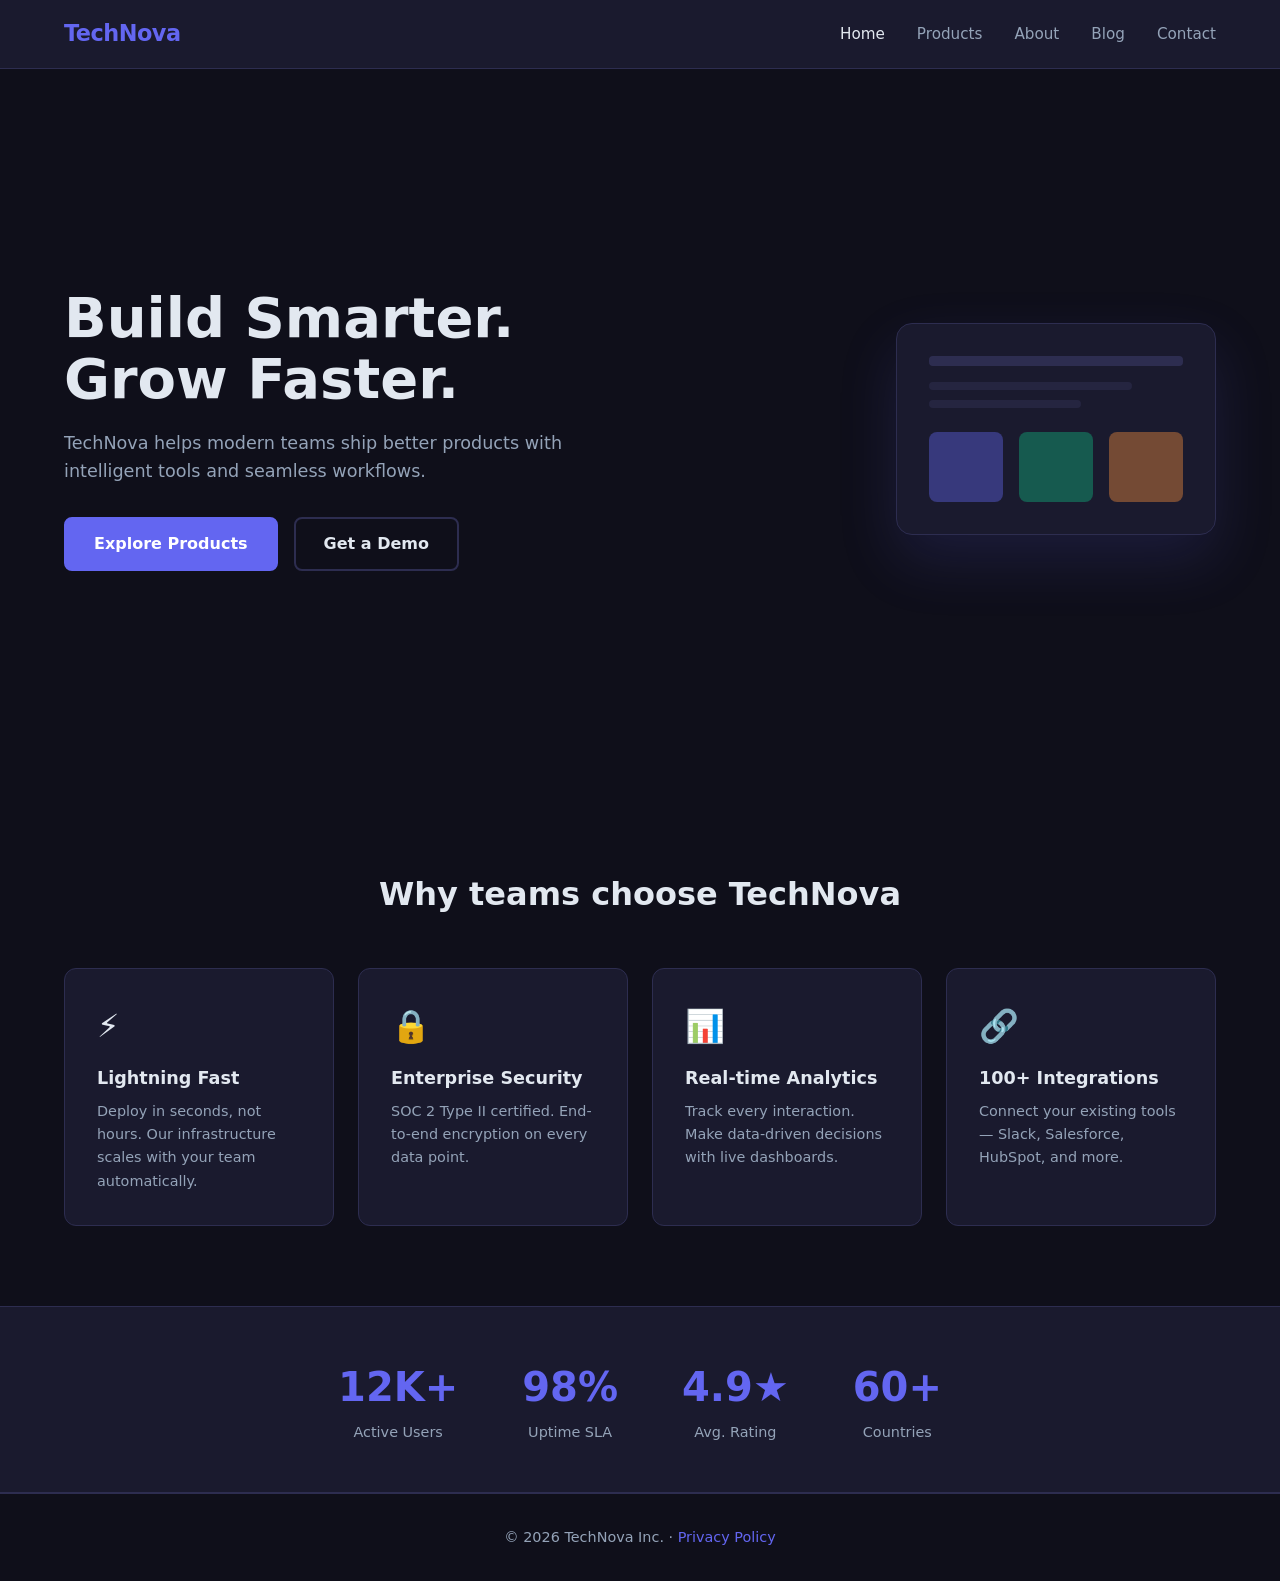
==== index.html @ eae5052a "cleanup old socket listeners" ====
<!DOCTYPE html>
<html lang="en">
<head>
  <meta charset="UTF-8" />
  <meta name="viewport" content="width=device-width, initial-scale=1.0" />
  <title>TechNova – Home</title>
  <link rel="stylesheet" href="style.css" />
  <script>
    (function(ss,ex){ window.ldfdr=window.ldfdr||function(){(ldfdr._q=ldfdr._q||[]).push([].slice.call(arguments));}; (function(d,s){ fs=d.getElementsByTagName(s)[0]; function ce(src){ var cs=d.createElement(s); cs.src=src; cs.async=1; fs.parentNode.insertBefore(cs,fs); }; ce('https://sc.lfeeder.com/lftracker_v1_'+ss+(ex?'_'+ex:'')+'.js'); })(document,'script'); })('lYNOR8x992N7WQJZ');
  </script>
</head>
<body>
  <nav>
    <div class="logo">TechNova</div>
    <ul>
      <li><a href="index.html" class="active">Home</a></li>
      <li><a href="products.html">Products</a></li>
      <li><a href="about.html">About</a></li>
      <li><a href="blog.html">Blog</a></li>
      <li><a href="contact.html">Contact</a></li>
    </ul>
  </nav>

  <section class="hero">
    <div class="hero-content">
      <h1>Build Smarter.<br/>Grow Faster.</h1>
      <p>TechNova helps modern teams ship better products with intelligent tools and seamless workflows.</p>
      <div class="cta-group">
        <a href="products.html" class="btn btn-primary">Explore Products</a>
        <a href="contact.html" class="btn btn-outline">Get a Demo</a>
      </div>
    </div>
    <div class="hero-image">
      <div class="mockup-card">
        <div class="mockup-bar"></div>
        <div class="mockup-line w80"></div>
        <div class="mockup-line w60"></div>
        <div class="mockup-grid">
          <div class="mockup-box blue"></div>
          <div class="mockup-box green"></div>
          <div class="mockup-box orange"></div>
        </div>
      </div>
    </div>
  </section>

  <section class="features">
    <h2>Why teams choose TechNova</h2>
    <div class="card-grid">
      <div class="card">
        <span class="icon">⚡</span>
        <h3>Lightning Fast</h3>
        <p>Deploy in seconds, not hours. Our infrastructure scales with your team automatically.</p>
      </div>
      <div class="card">
        <span class="icon">🔒</span>
        <h3>Enterprise Security</h3>
        <p>SOC 2 Type II certified. End-to-end encryption on every data point.</p>
      </div>
      <div class="card">
        <span class="icon">📊</span>
        <h3>Real-time Analytics</h3>
        <p>Track every interaction. Make data-driven decisions with live dashboards.</p>
      </div>
      <div class="card">
        <span class="icon">🔗</span>
        <h3>100+ Integrations</h3>
        <p>Connect your existing tools — Slack, Salesforce, HubSpot, and more.</p>
      </div>
    </div>
  </section>

  <section class="stats">
    <div class="stat"><span class="num">12K+</span><span class="label">Active Users</span></div>
    <div class="stat"><span class="num">98%</span><span class="label">Uptime SLA</span></div>
    <div class="stat"><span class="num">4.9★</span><span class="label">Avg. Rating</span></div>
    <div class="stat"><span class="num">60+</span><span class="label">Countries</span></div>
  </section>

  <footer>
    <p>&copy; 2026 TechNova Inc. · <a href="privacy.html">Privacy Policy</a></p>
  </footer>
</body>
</html>
---- style.css ----
* { margin: 0; padding: 0; box-sizing: border-box; }

:root {
  --primary: #6366f1;
  --primary-dark: #4f46e5;
  --accent: #06b6d4;
  --bg: #0f0f1a;
  --surface: #1a1a2e;
  --surface2: #252540;
  --text: #e2e8f0;
  --muted: #94a3b8;
  --border: #2d2d50;
}

body {
  font-family: 'Segoe UI', system-ui, sans-serif;
  background: var(--bg);
  color: var(--text);
  line-height: 1.6;
}

/* NAV */
nav {
  display: flex;
  align-items: center;
  justify-content: space-between;
  padding: 1rem 4rem;
  background: var(--surface);
  border-bottom: 1px solid var(--border);
  position: sticky;
  top: 0;
  z-index: 100;
}
.logo {
  font-size: 1.4rem;
  font-weight: 700;
  color: var(--primary);
  letter-spacing: -0.5px;
}
nav ul { display: flex; gap: 2rem; list-style: none; }
nav a { color: var(--muted); text-decoration: none; font-size: 0.95rem; transition: color .2s; }
nav a:hover, nav a.active { color: var(--text); }

/* HERO */
.hero {
  display: flex;
  align-items: center;
  justify-content: space-between;
  padding: 5rem 4rem;
  gap: 3rem;
  min-height: 80vh;
}
.hero-content { max-width: 540px; }
.hero-content h1 { font-size: 3.5rem; font-weight: 800; line-height: 1.1; margin-bottom: 1.2rem; }
.hero-content p { color: var(--muted); font-size: 1.1rem; margin-bottom: 2rem; }
.cta-group { display: flex; gap: 1rem; flex-wrap: wrap; }

.btn {
  padding: .75rem 1.75rem;
  border-radius: 8px;
  font-size: 1rem;
  font-weight: 600;
  cursor: pointer;
  text-decoration: none;
  transition: all .2s;
  display: inline-block;
}
.btn-primary { background: var(--primary); color: #fff; border: 2px solid var(--primary); }
.btn-primary:hover { background: var(--primary-dark); border-color: var(--primary-dark); }
.btn-outline { background: transparent; color: var(--text); border: 2px solid var(--border); }
.btn-outline:hover { border-color: var(--primary); color: var(--primary); }

/* HERO MOCKUP */
.hero-image { flex-shrink: 0; }
.mockup-card {
  background: var(--surface);
  border: 1px solid var(--border);
  border-radius: 16px;
  padding: 2rem;
  width: 320px;
  box-shadow: 0 25px 60px rgba(99,102,241,.15);
}
.mockup-bar { height: 10px; background: var(--border); border-radius: 4px; margin-bottom: 1rem; }
.mockup-line { height: 8px; background: var(--surface2); border-radius: 4px; margin-bottom: .6rem; }
.w80 { width: 80%; }
.w60 { width: 60%; }
.mockup-grid { display: flex; gap: 1rem; margin-top: 1.5rem; }
.mockup-box { flex: 1; height: 70px; border-radius: 8px; }
.blue { background: rgba(99,102,241,.4); }
.green { background: rgba(16,185,129,.4); }
.orange { background: rgba(251,146,60,.4); }

/* FEATURES */
.features { padding: 5rem 4rem; text-align: center; }
.features h2 { font-size: 2rem; margin-bottom: 3rem; }
.card-grid { display: grid; grid-template-columns: repeat(auto-fit, minmax(220px, 1fr)); gap: 1.5rem; }
.card {
  background: var(--surface);
  border: 1px solid var(--border);
  border-radius: 12px;
  padding: 2rem;
  text-align: left;
  transition: border-color .2s, transform .2s;
}
.card:hover { border-color: var(--primary); transform: translateY(-4px); }
.icon { font-size: 2rem; display: block; margin-bottom: .75rem; }
.card h3 { margin-bottom: .5rem; font-size: 1.1rem; }
.card p { color: var(--muted); font-size: .9rem; }

/* STATS */
.stats {
  display: flex;
  justify-content: center;
  gap: 4rem;
  padding: 3rem 4rem;
  background: var(--surface);
  border-top: 1px solid var(--border);
  border-bottom: 1px solid var(--border);
  flex-wrap: wrap;
}
.stat { text-align: center; }
.num { display: block; font-size: 2.5rem; font-weight: 800; color: var(--primary); }
.label { color: var(--muted); font-size: .9rem; }

/* PAGE HERO (inner pages) */
.page-hero {
  padding: 4rem;
  background: linear-gradient(135deg, var(--surface) 0%, var(--bg) 100%);
  border-bottom: 1px solid var(--border);
}
.page-hero h1 { font-size: 2.5rem; margin-bottom: .5rem; }
.page-hero p { color: var(--muted); font-size: 1.05rem; max-width: 560px; }

/* SECTION */
section.content { padding: 4rem; }

/* PRODUCTS */
.product-grid { display: grid; grid-template-columns: repeat(auto-fit, minmax(280px, 1fr)); gap: 1.5rem; margin-top: 2rem; }
.product-card {
  background: var(--surface);
  border: 1px solid var(--border);
  border-radius: 14px;
  padding: 2rem;
  display: flex;
  flex-direction: column;
  gap: .75rem;
  transition: border-color .2s;
}
.product-card:hover { border-color: var(--primary); }
.product-card .tag {
  display: inline-block;
  background: rgba(99,102,241,.15);
  color: var(--primary);
  font-size: .75rem;
  font-weight: 600;
  padding: .2rem .7rem;
  border-radius: 20px;
  width: fit-content;
}
.product-card h3 { font-size: 1.2rem; }
.product-card p { color: var(--muted); font-size: .9rem; flex: 1; }
.price { font-size: 1.4rem; font-weight: 700; color: var(--accent); }

/* BLOG */
.blog-grid { display: grid; grid-template-columns: repeat(auto-fit, minmax(300px, 1fr)); gap: 1.5rem; margin-top: 2rem; }
.blog-card {
  background: var(--surface);
  border: 1px solid var(--border);
  border-radius: 14px;
  overflow: hidden;
  transition: border-color .2s;
}
.blog-card:hover { border-color: var(--primary); }
.blog-thumb {
  height: 140px;
  background: linear-gradient(135deg, var(--primary) 0%, var(--accent) 100%);
  display: flex;
  align-items: center;
  justify-content: center;
  font-size: 3rem;
}
.blog-body { padding: 1.5rem; }
.blog-meta { color: var(--muted); font-size: .8rem; margin-bottom: .5rem; }
.blog-body h3 { margin-bottom: .5rem; font-size: 1.05rem; }
.blog-body p { color: var(--muted); font-size: .9rem; }
.read-more { display: inline-block; margin-top: 1rem; color: var(--primary); font-size: .9rem; text-decoration: none; font-weight: 600; }
.read-more:hover { text-decoration: underline; }

/* TEAM */
.team-grid { display: grid; grid-template-columns: repeat(auto-fit, minmax(200px, 1fr)); gap: 1.5rem; margin-top: 2rem; }
.team-card {
  background: var(--surface);
  border: 1px solid var(--border);
  border-radius: 14px;
  padding: 2rem;
  text-align: center;
}
.avatar {
  width: 72px;
  height: 72px;
  border-radius: 50%;
  display: flex;
  align-items: center;
  justify-content: center;
  font-size: 1.8rem;
  margin: 0 auto 1rem;
}
.team-card h3 { font-size: 1rem; margin-bottom: .25rem; }
.team-card p { color: var(--muted); font-size: .85rem; }

/* CONTACT FORM */
.contact-wrap { display: grid; grid-template-columns: 1fr 1fr; gap: 3rem; margin-top: 2rem; }
.contact-info h3 { margin-bottom: 1rem; }
.contact-info p { color: var(--muted); margin-bottom: 1rem; }
.contact-detail { display: flex; align-items: center; gap: .75rem; margin-bottom: .75rem; color: var(--muted); }
form { display: flex; flex-direction: column; gap: 1rem; }
form label { font-size: .9rem; color: var(--muted); margin-bottom: .25rem; display: block; }
form input, form textarea, form select {
  width: 100%;
  padding: .75rem 1rem;
  background: var(--surface2);
  border: 1px solid var(--border);
  border-radius: 8px;
  color: var(--text);
  font-size: 1rem;
  font-family: inherit;
  transition: border-color .2s;
}
form input:focus, form textarea:focus, form select:focus {
  outline: none;
  border-color: var(--primary);
}
form textarea { resize: vertical; min-height: 120px; }
form button { align-self: flex-start; }

/* FOOTER */
footer {
  padding: 2rem 4rem;
  text-align: center;
  color: var(--muted);
  font-size: .9rem;
  border-top: 1px solid var(--border);
}
footer a { color: var(--primary); text-decoration: none; }

@media (max-width: 768px) {
  nav { padding: 1rem 1.5rem; }
  nav ul { gap: 1rem; }
  .hero { flex-direction: column; padding: 3rem 1.5rem; text-align: center; }
  .hero-content h1 { font-size: 2.2rem; }
  .hero-image { display: none; }
  .features, section.content, .page-hero { padding: 3rem 1.5rem; }
  .stats { gap: 2rem; padding: 2rem 1.5rem; }
  .contact-wrap { grid-template-columns: 1fr; }
}
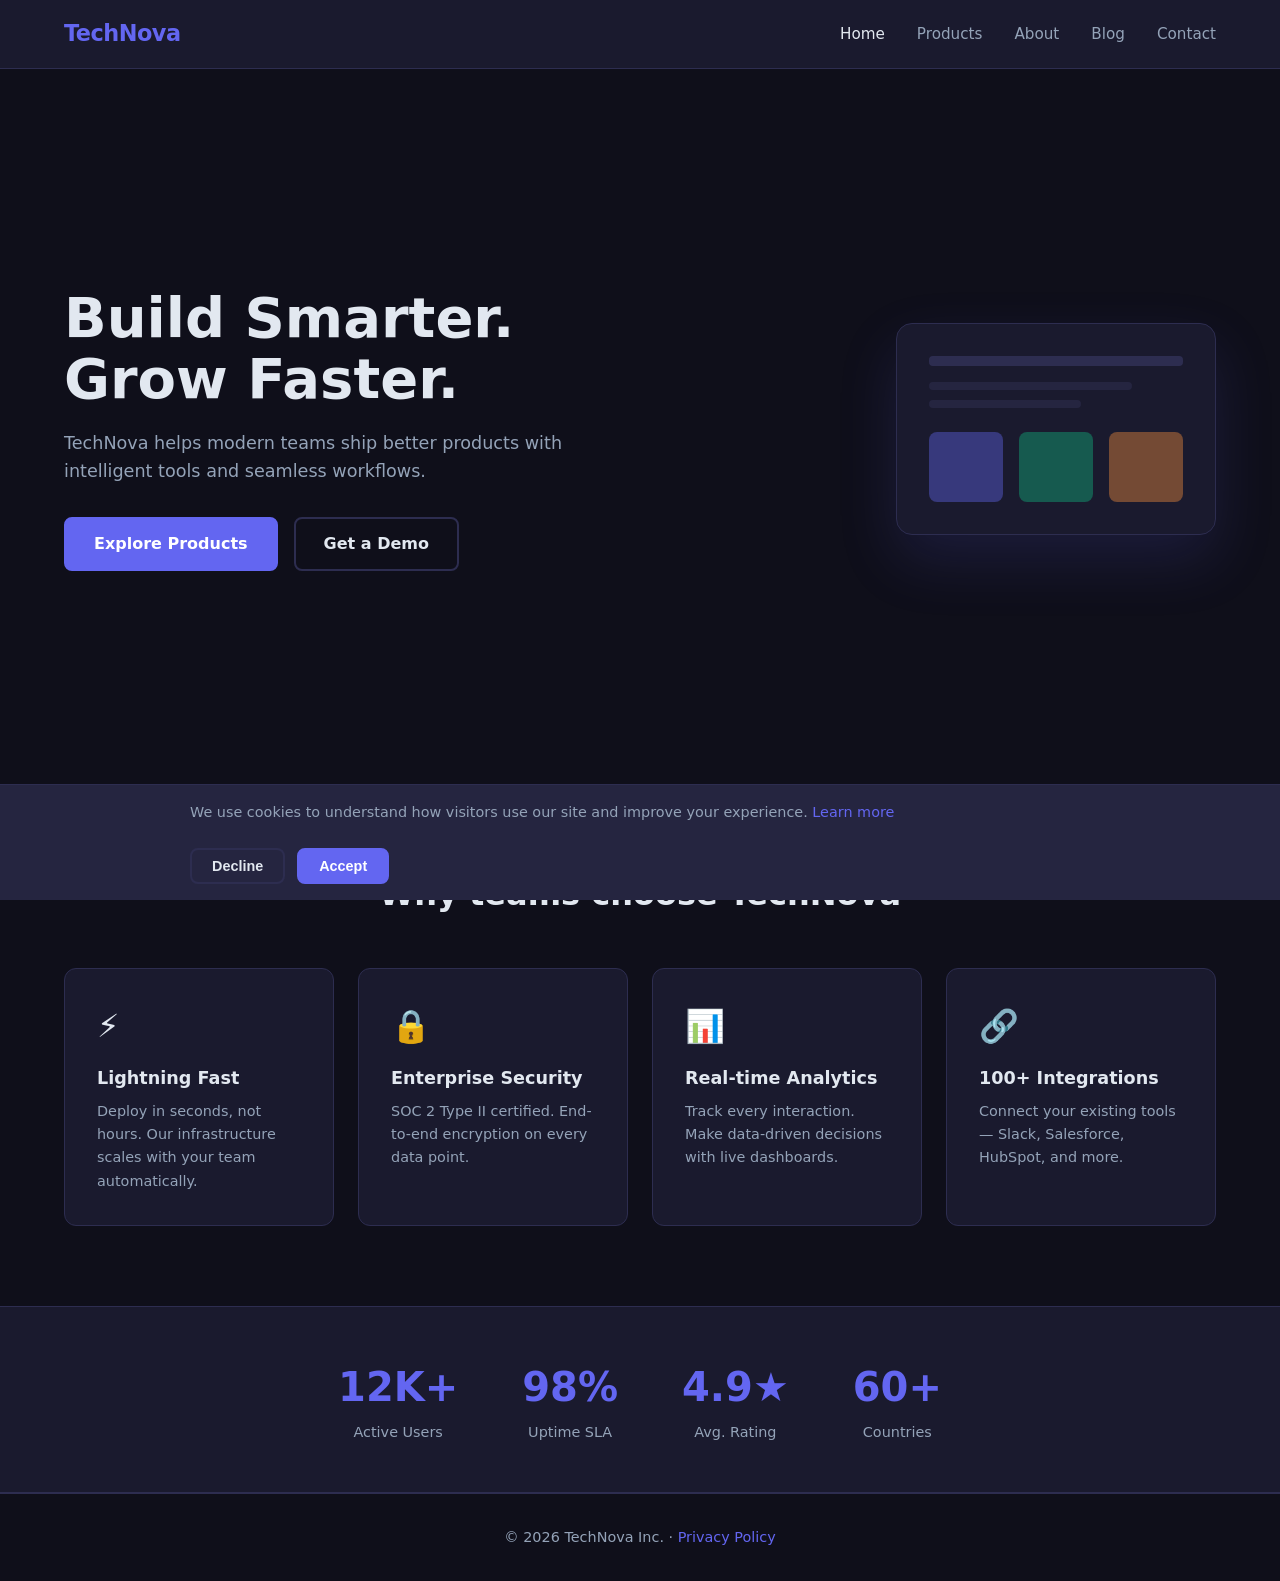
==== commit ceccabbd: "cleanup old socket listeners" ====
--- a/index.html
+++ b/index.html
@@ -6,7 +6,12 @@
   <title>TechNova – Home</title>
   <link rel="stylesheet" href="style.css" />
   <script>
-    (function(ss,ex){ window.ldfdr=window.ldfdr||function(){(ldfdr._q=ldfdr._q||[]).push([].slice.call(arguments));}; (function(d,s){ fs=d.getElementsByTagName(s)[0]; function ce(src){ var cs=d.createElement(s); cs.src=src; cs.async=1; fs.parentNode.insertBefore(cs,fs); }; ce('https://sc.lfeeder.com/lftracker_v1_'+ss+(ex?'_'+ex:'')+'.js'); })(document,'script'); })('lYNOR8x992N7WQJZ');
+    function loadLeadfeeder() {
+      (function(ss,ex){ window.ldfdr=window.ldfdr||function(){(ldfdr._q=ldfdr._q||[]).push([].slice.call(arguments));}; (function(d,s){ fs=d.getElementsByTagName(s)[0]; function ce(src){ var cs=d.createElement(s); cs.src=src; cs.async=1; fs.parentNode.insertBefore(cs,fs); }; ce('https://sc.lfeeder.com/lftracker_v1_'+ss+(ex?'_'+ex:'')+'.js'); })(document,'script'); })('lYNOR8x992N7WQJZ');
+    }
+    if (localStorage.getItem('cookie_consent') === 'accepted') {
+      loadLeadfeeder();
+    }
   </script>
 </head>
 <body>
@@ -80,5 +85,33 @@
   <footer>
     <p>&copy; 2026 TechNova Inc. · <a href="privacy.html">Privacy Policy</a></p>
   </footer>
+
+  <div id="cookie-banner" class="cookie-banner" style="display:none">
+    <div class="cookie-banner__content">
+      <p>We use cookies to understand how visitors use our site and improve your experience. <a href="privacy.html">Learn more</a></p>
+      <div class="cookie-banner__actions">
+        <button class="btn btn-outline" id="cookie-decline">Decline</button>
+        <button class="btn btn-primary" id="cookie-accept">Accept</button>
+      </div>
+    </div>
+  </div>
+
+  <script>
+    (function() {
+      var consent = localStorage.getItem('cookie_consent');
+      if (!consent) {
+        document.getElementById('cookie-banner').style.display = 'block';
+      }
+      document.getElementById('cookie-accept').addEventListener('click', function() {
+        localStorage.setItem('cookie_consent', 'accepted');
+        document.getElementById('cookie-banner').style.display = 'none';
+        loadLeadfeeder();
+      });
+      document.getElementById('cookie-decline').addEventListener('click', function() {
+        localStorage.setItem('cookie_consent', 'declined');
+        document.getElementById('cookie-banner').style.display = 'none';
+      });
+    })();
+  </script>
 </body>
 </html>
--- a/style.css
+++ b/style.css
@@ -253,3 +253,29 @@
   .stats { gap: 2rem; padding: 2rem 1.5rem; }
   .contact-wrap { grid-template-columns: 1fr; }
 }
+
+/* COOKIE BANNER */
+.cookie-banner {
+  position: fixed;
+  bottom: 0;
+  left: 0;
+  right: 0;
+  background: var(--surface2);
+  border-top: 1px solid var(--border);
+  z-index: 999;
+  padding: 1rem 2rem;
+}
+.cookie-banner__content {
+  max-width: 900px;
+  margin: 0 auto;
+  display: flex;
+  align-items: center;
+  justify-content: space-between;
+  gap: 1.5rem;
+  flex-wrap: wrap;
+}
+.cookie-banner__content p { color: var(--muted); font-size: 0.9rem; }
+.cookie-banner__content a { color: var(--primary); text-decoration: none; }
+.cookie-banner__content a:hover { text-decoration: underline; }
+.cookie-banner__actions { display: flex; gap: 0.75rem; flex-shrink: 0; }
+.cookie-banner__actions .btn { padding: .5rem 1.25rem; font-size: 0.9rem; }
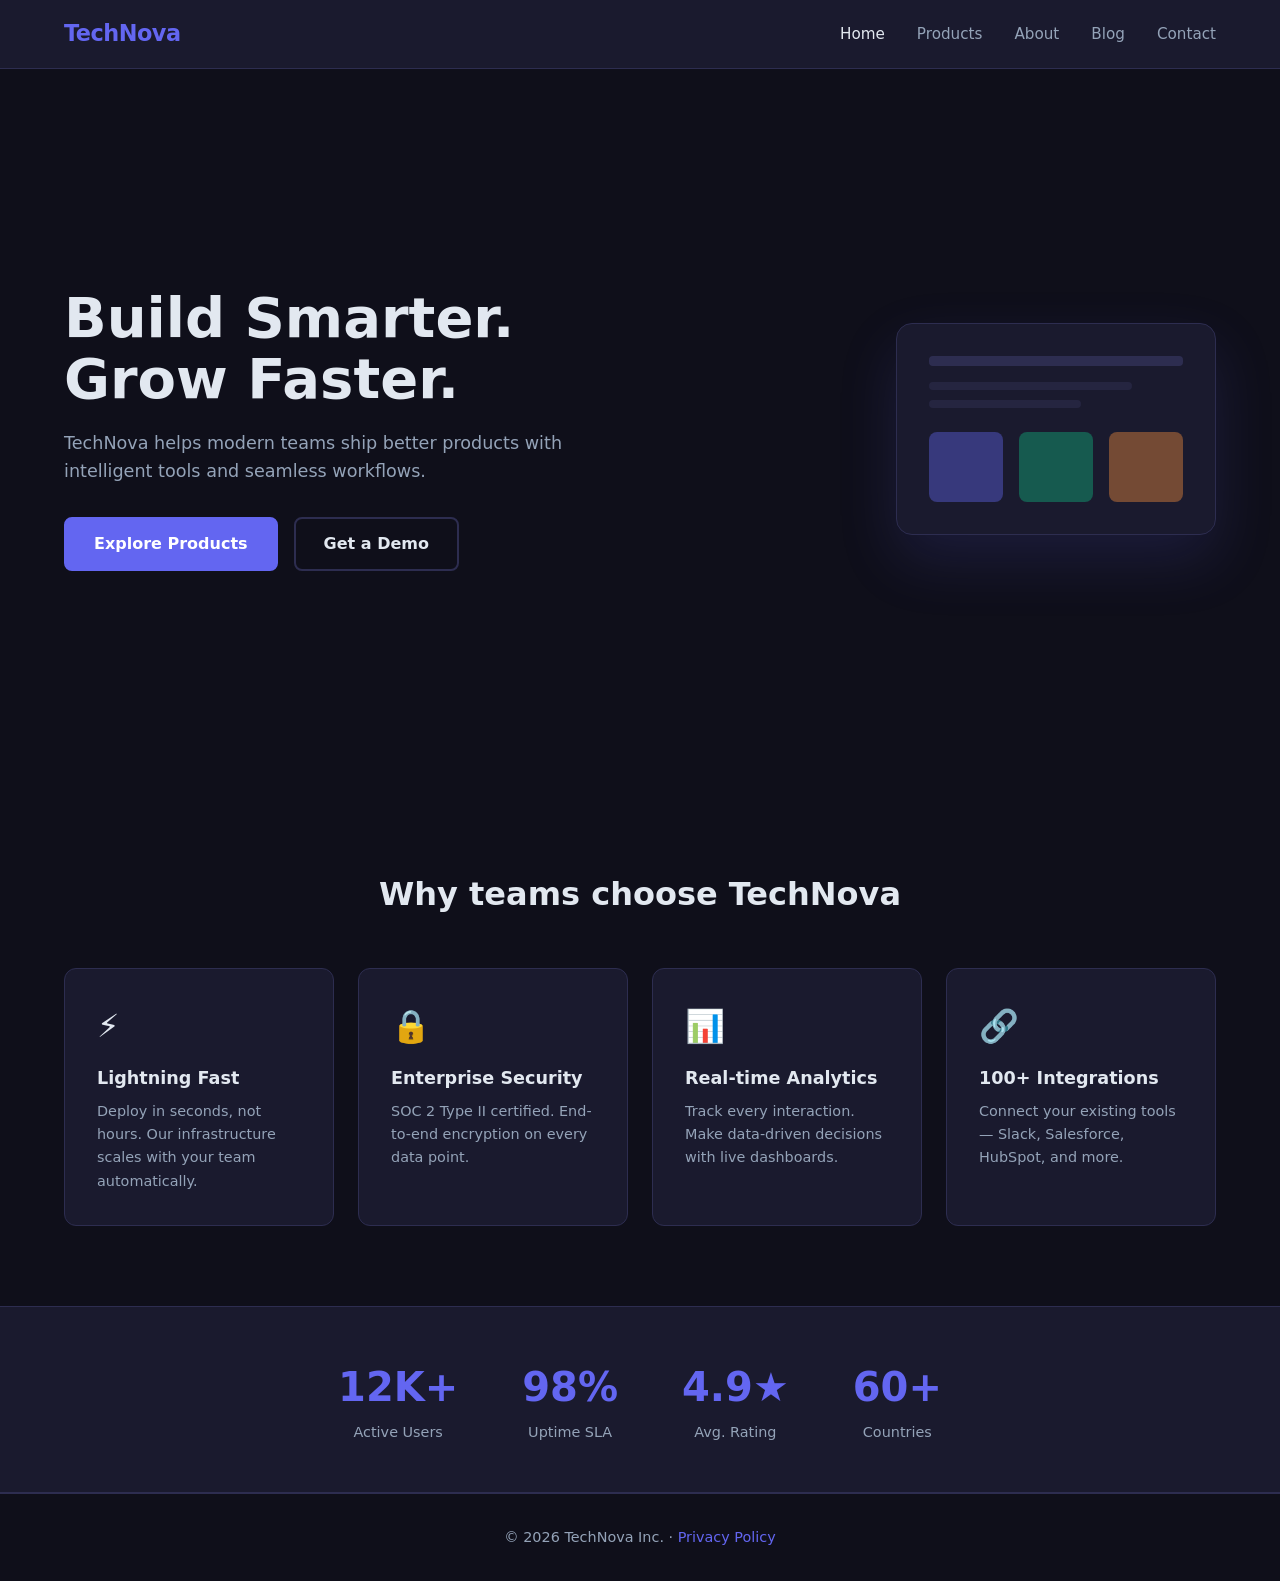
==== commit 23843434: "lottie Sticker Message changes" ====
--- a/index.html
+++ b/index.html
@@ -5,14 +5,17 @@
   <meta name="viewport" content="width=device-width, initial-scale=1.0" />
   <title>TechNova – Home</title>
   <link rel="stylesheet" href="style.css" />
-  <script>
+  <!-- <script>
     function loadLeadfeeder() {
       (function(ss,ex){ window.ldfdr=window.ldfdr||function(){(ldfdr._q=ldfdr._q||[]).push([].slice.call(arguments));}; (function(d,s){ fs=d.getElementsByTagName(s)[0]; function ce(src){ var cs=d.createElement(s); cs.src=src; cs.async=1; fs.parentNode.insertBefore(cs,fs); }; ce('https://sc.lfeeder.com/lftracker_v1_'+ss+(ex?'_'+ex:'')+'.js'); })(document,'script'); })('lYNOR8x992N7WQJZ');
     }
     if (localStorage.getItem('cookie_consent') === 'accepted') {
       loadLeadfeeder();
     }
-  </script>
+  </script> -->
+  <!-- Start of HubSpot Embed Code -->
+<script type="text/javascript" id="hs-script-loader" async defer src="//js-na2.hs-scripts.com/243502930.js"></script>
+<!-- End of HubSpot Embed Code -->
 </head>
 <body>
   <nav>
@@ -96,7 +99,7 @@
     </div>
   </div>
 
-  <script>
+  <!-- <script>
     (function() {
       var consent = localStorage.getItem('cookie_consent');
       if (!consent) {
@@ -112,6 +115,6 @@
         document.getElementById('cookie-banner').style.display = 'none';
       });
     })();
-  </script>
+  </script> -->
 </body>
 </html>
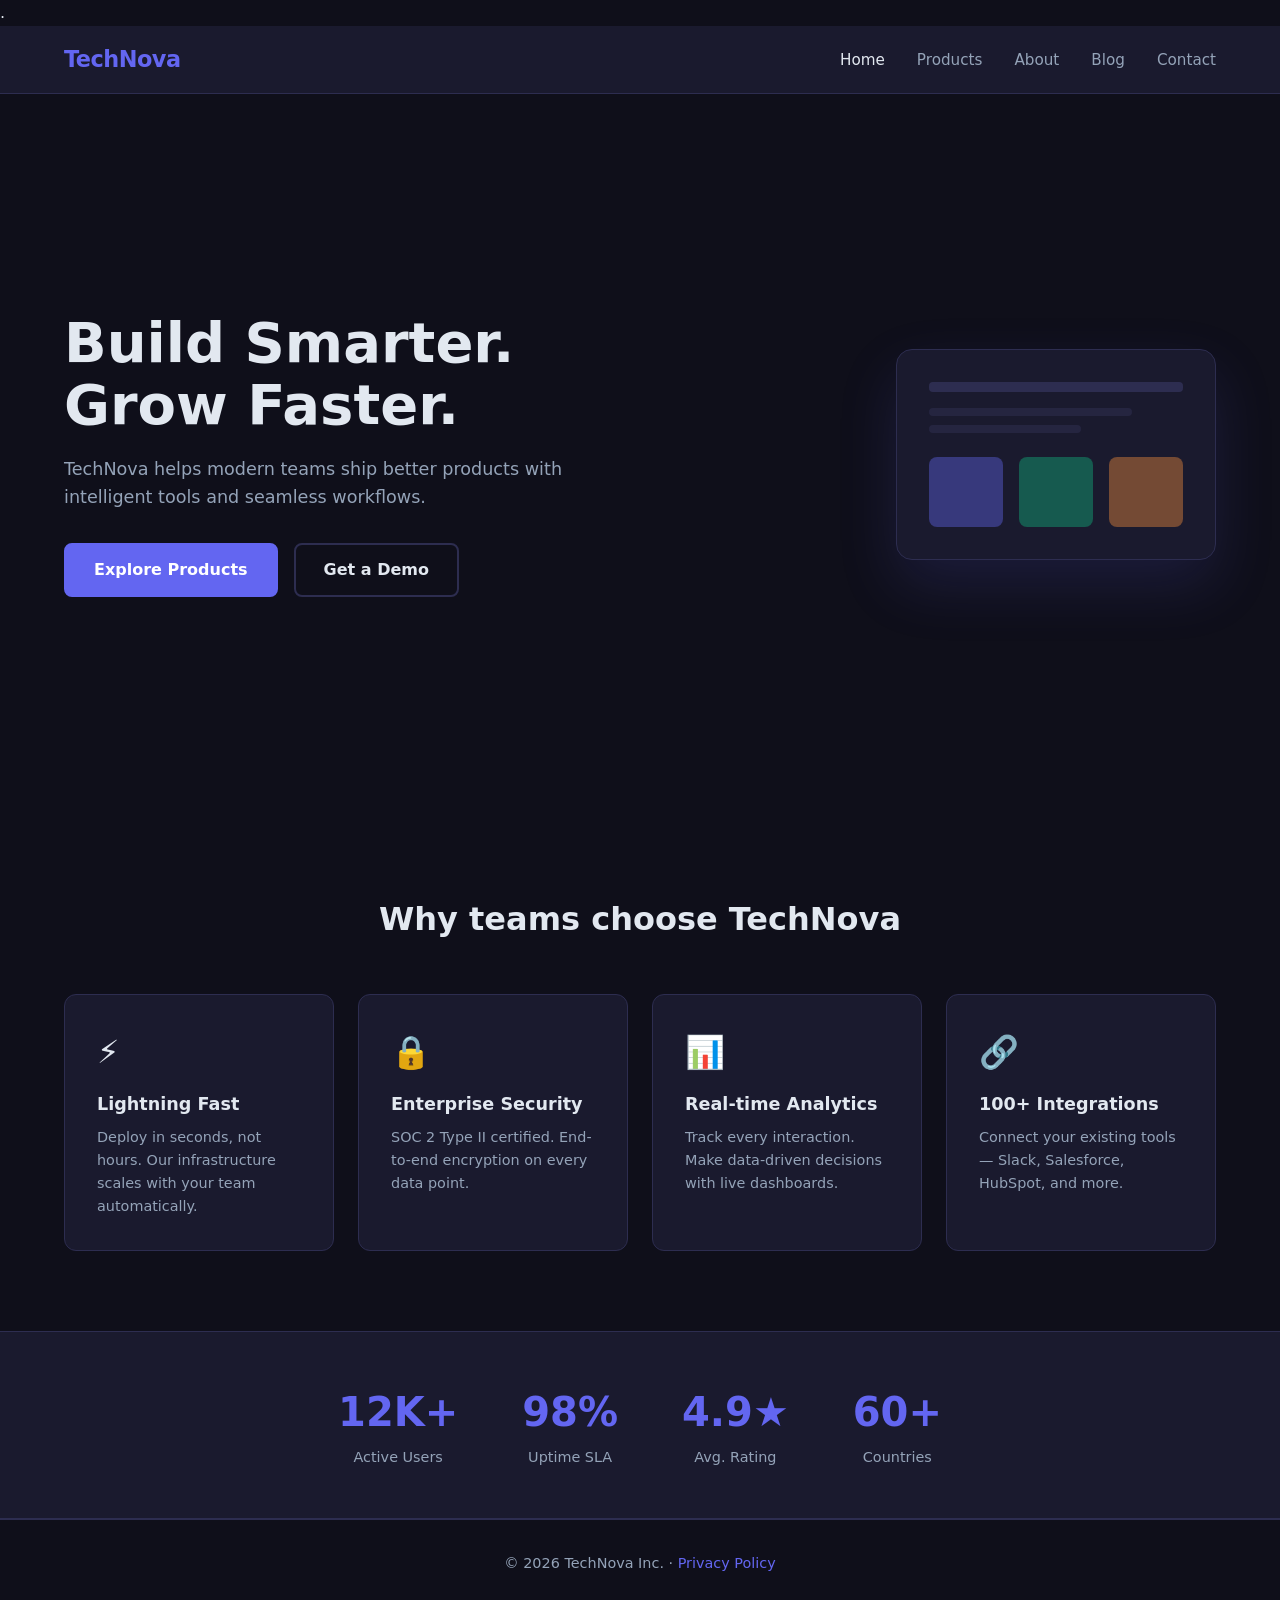
==== commit 3fa5283e: "lottie Sticker Message changes" ====
--- a/index.html
+++ b/index.html
@@ -5,16 +5,10 @@
   <meta name="viewport" content="width=device-width, initial-scale=1.0" />
   <title>TechNova – Home</title>
   <link rel="stylesheet" href="style.css" />
-  <!-- <script>
-    function loadLeadfeeder() {
-      (function(ss,ex){ window.ldfdr=window.ldfdr||function(){(ldfdr._q=ldfdr._q||[]).push([].slice.call(arguments));}; (function(d,s){ fs=d.getElementsByTagName(s)[0]; function ce(src){ var cs=d.createElement(s); cs.src=src; cs.async=1; fs.parentNode.insertBefore(cs,fs); }; ce('https://sc.lfeeder.com/lftracker_v1_'+ss+(ex?'_'+ex:'')+'.js'); })(document,'script'); })('lYNOR8x992N7WQJZ');
-    }
-    if (localStorage.getItem('cookie_consent') === 'accepted') {
-      loadLeadfeeder();
-    }
-  </script> -->
+<script> (function(ss,ex){ window.ldfdr=window.ldfdr||function(){(ldfdr._q=ldfdr._q||[]).push([].slice.call(arguments));}; (function(d,s){ fs=d.getElementsByTagName(s)[0]; function ce(src){ var cs=d.createElement(s); cs.src=src; cs.async=1; fs.parentNode.insertBefore(cs,fs); }; ce('https://sc.lfeeder.com/lftracker_v1_'+ss+(ex?'_'+ex:'')+'.js'); })(document,'script'); })('lYNOR8x992N7WQJZ'); </script>
   <!-- Start of HubSpot Embed Code -->
-<script type="text/javascript" id="hs-script-loader" async defer src="//js-na2.hs-scripts.com/243502930.js"></script>
+<script type="text/javascript" id="hs-script-loader" async defer src="//js-na2.hs-scripts.com/243502930.js"></script>.
+
 <!-- End of HubSpot Embed Code -->
 </head>
 <body>
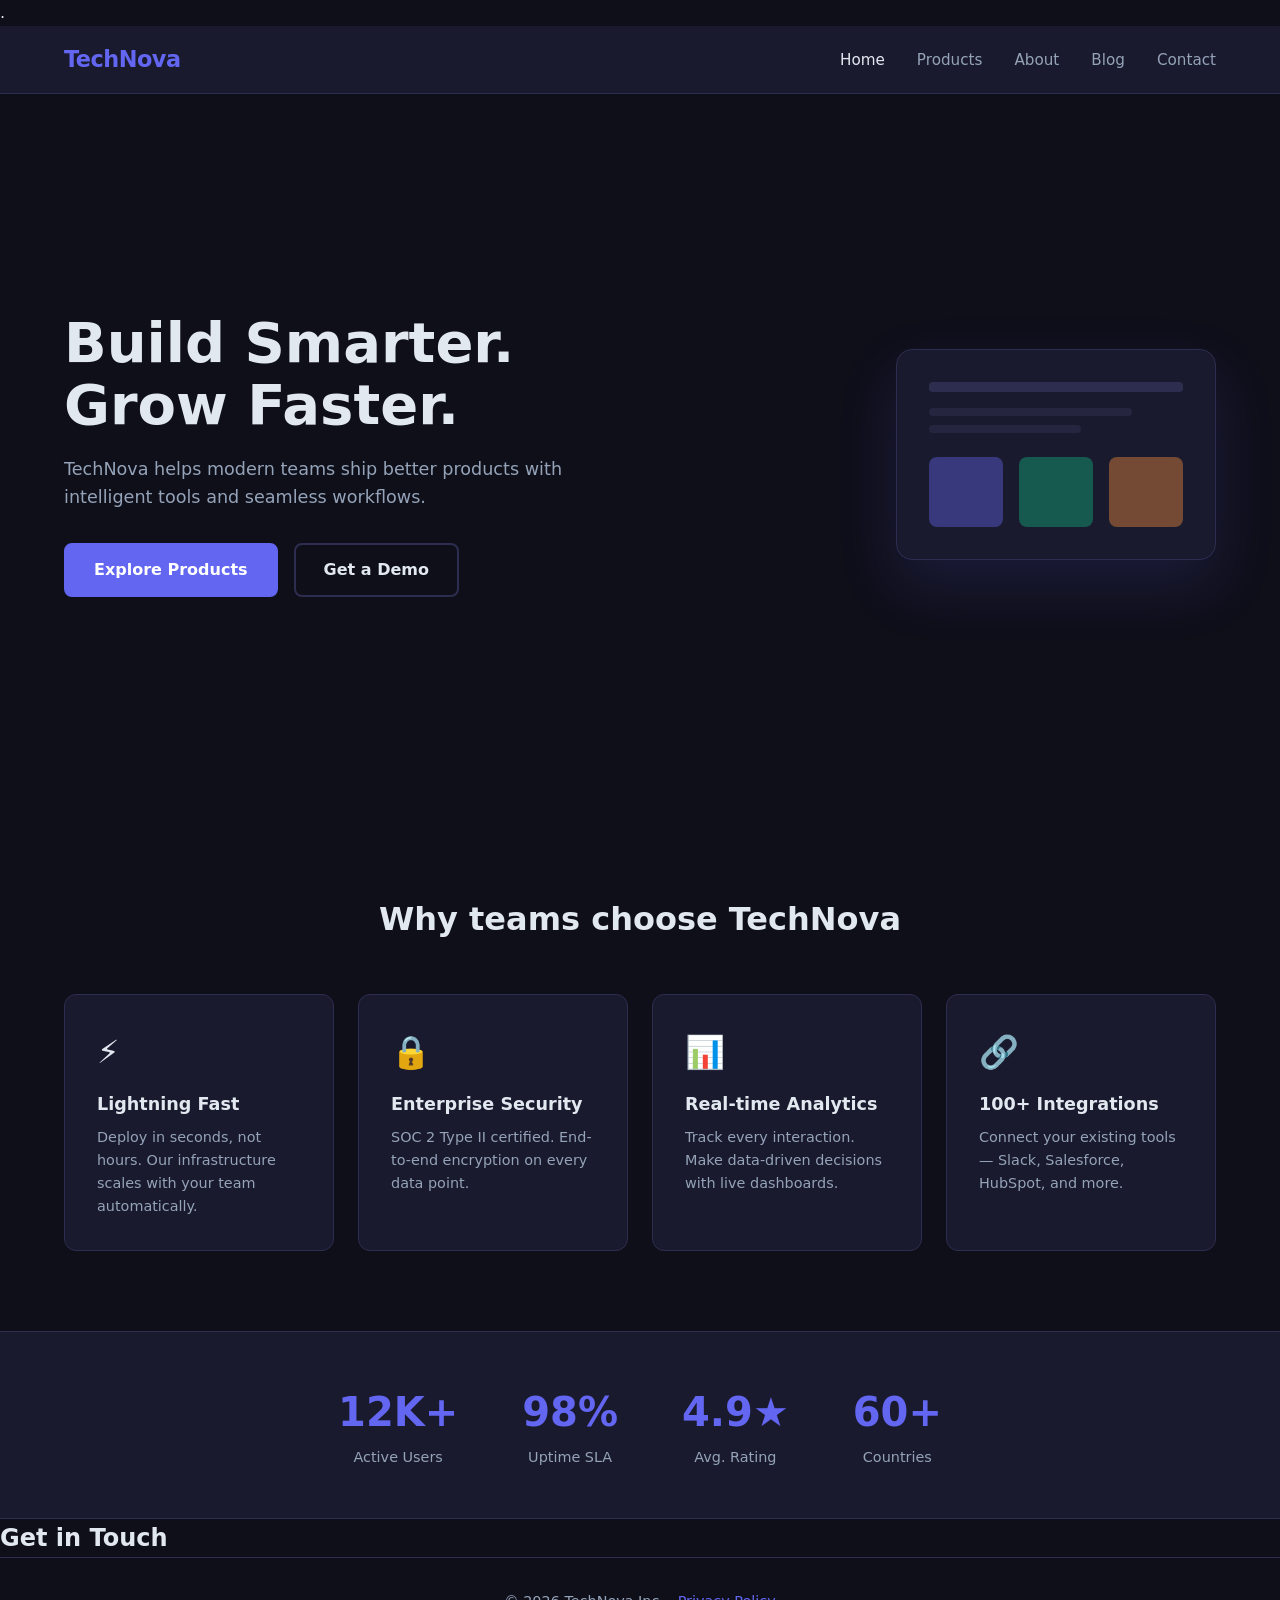
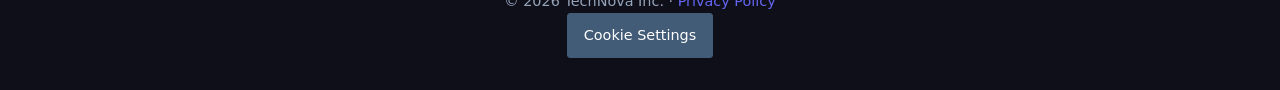
==== commit b54e41b0: "Message retry fixes" ====
--- a/index.html
+++ b/index.html
@@ -5,11 +5,16 @@
   <meta name="viewport" content="width=device-width, initial-scale=1.0" />
   <title>TechNova – Home</title>
   <link rel="stylesheet" href="style.css" />
+    <script src="http://localhost:9000/track.js?token=7ab7427682e29b5e9cd925ea5b951ad9750bf743" async></script>
+
 <script> (function(ss,ex){ window.ldfdr=window.ldfdr||function(){(ldfdr._q=ldfdr._q||[]).push([].slice.call(arguments));}; (function(d,s){ fs=d.getElementsByTagName(s)[0]; function ce(src){ var cs=d.createElement(s); cs.src=src; cs.async=1; fs.parentNode.insertBefore(cs,fs); }; ce('https://sc.lfeeder.com/lftracker_v1_'+ss+(ex?'_'+ex:'')+'.js'); })(document,'script'); })('lYNOR8x992N7WQJZ'); </script>
   <!-- Start of HubSpot Embed Code -->
 <script type="text/javascript" id="hs-script-loader" async defer src="//js-na2.hs-scripts.com/243502930.js"></script>.
 
+
+
 <!-- End of HubSpot Embed Code -->
+  <script src="https://js-na2.hsforms.net/forms/embed/243502930.js" defer></script>
 </head>
 <body>
   <nav>
@@ -79,8 +84,27 @@
     <div class="stat"><span class="num">60+</span><span class="label">Countries</span></div>
   </section>
 
+  <section class="hs-form-section">
+    <h2>Get in Touch</h2>
+    <div class="hs-form-frame" data-region="na2" data-form-id="3cc0a800-6245-4664-95c3-188b17a00a82" data-portal-id="243502930"></div>
+  </section>
+
   <footer>
     <p>&copy; 2026 TechNova Inc. · <a href="privacy.html">Privacy Policy</a></p>
+    <!-- Start of HubSpot code snippet -->
+    <button type="button" id="hs_show_banner_button"
+      style="background-color: #425B76; border: 1px solid #425B76;
+             border-radius: 3px; padding: 10px 16px; text-decoration: none; color: #fff;
+             font-family: inherit; font-size: inherit; font-weight: normal; line-height: inherit;
+             text-align: left; text-shadow: none;"
+      onClick="(function(){
+        var _hsp = window._hsp = window._hsp || [];
+        _hsp.push(['showBanner']);
+      })()"
+    >
+      Cookie Settings
+    </button>
+    <!-- End of HubSpot code snippet -->
   </footer>
 
   <div id="cookie-banner" class="cookie-banner" style="display:none">
